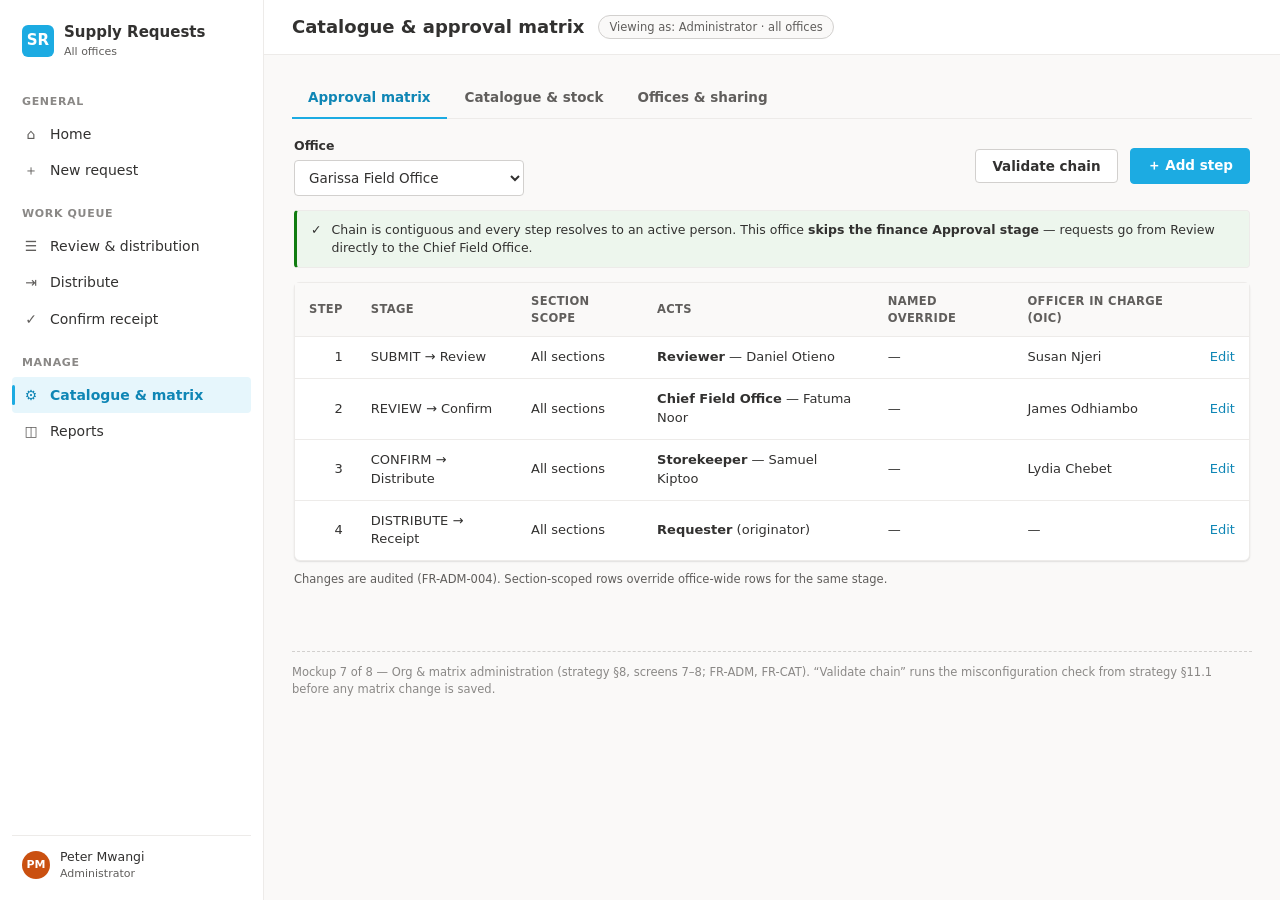
==== admin.html @ c43b2843 "init" ====
<!DOCTYPE html>
<html lang="en">
<head>
<meta charset="UTF-8">
<meta name="viewport" content="width=device-width, initial-scale=1">
<title>Catalogue &amp; matrix — Supply Requests</title>
<link rel="stylesheet" href="styles.css">
</head>
<body>
<div class="shell">

  <aside class="nav" aria-label="Main navigation">
    <div class="brand">
      <div class="brand-mark" aria-hidden="true">SR</div>
      <div class="brand-name">Supply Requests<small>All offices</small></div>
    </div>
    <div class="nav-group">
      <div class="nav-label">General</div>
      <a class="item" href="index.html"><span class="glyph">⌂</span> Home</a>
      <a class="item" href="new-request.html"><span class="glyph">＋</span> New request</a>
    </div>
    <div class="nav-group">
      <div class="nav-label">Work queue</div>
      <a class="item" href="review.html"><span class="glyph">☰</span> Review &amp; distribution</a>
      <a class="item" href="distribute.html"><span class="glyph">⇥</span> Distribute</a>
      <a class="item" href="receipt.html"><span class="glyph">✓</span> Confirm receipt</a>
    </div>
    <div class="nav-group">
      <div class="nav-label">Manage</div>
      <a class="item" href="admin.html" aria-current="page"><span class="glyph">⚙</span> Catalogue &amp; matrix</a>
      <a class="item" href="reports.html"><span class="glyph">◫</span> Reports</a>
    </div>
    <div class="nav-user">
      <div class="avatar alt3" aria-hidden="true">PM</div>
      <div class="who">Peter Mwangi<small>Administrator</small></div>
    </div>
  </aside>

  <main class="main">
    <div class="topbar">
      <h1>Catalogue &amp; approval matrix</h1>
      <span class="persona">Viewing as: Administrator · all offices</span>
      <span class="spacer"></span>
    </div>

    <div class="content">

      <div class="tabs" style="margin-top:0">
        <input type="radio" name="tabs" id="tab-1" checked>
        <input type="radio" name="tabs" id="tab-2">
        <input type="radio" name="tabs" id="tab-3">
        <div class="tab-list" role="tablist">
          <label for="tab-1">Approval matrix</label>
          <label for="tab-2">Catalogue &amp; stock</label>
          <label for="tab-3">Offices &amp; sharing</label>
        </div>

        <!-- Approval matrix -->
        <div class="tab-panel panel-1">
          <div style="display:flex;gap:12px;align-items:center;margin-bottom:14px;flex-wrap:wrap">
            <div class="field" style="margin:0;min-width:230px">
              <label for="mx-office">Office</label>
              <select id="mx-office" class="select">
                <option>Garissa Field Office</option>
                <option>Nairobi Country Office</option>
                <option>Kisumu Field Office</option>
              </select>
            </div>
            <span class="spacer" style="flex:1"></span>
            <button class="btn">Validate chain</button>
            <button class="btn btn-primary">＋ Add step</button>
          </div>

          <div class="callout good">
            <span aria-hidden="true">✓</span>
            <span>Chain is contiguous and every step resolves to an active person. This office <strong>skips the finance
            Approval stage</strong> — requests go from Review directly to the Chief Field Office.</span>
          </div>

          <section class="card">
            <div class="card-body flush" style="overflow-x:auto">
              <table class="table">
                <thead>
                  <tr>
                    <th>Step</th><th>Stage</th><th>Section scope</th><th>Acts</th>
                    <th>Named override</th><th>Officer in charge (OIC)</th><th></th>
                  </tr>
                </thead>
                <tbody>
                  <tr>
                    <td class="num">1</td><td>SUBMIT → Review</td><td>All sections</td>
                    <td><strong>Reviewer</strong> — Daniel Otieno</td><td>—</td><td>Susan Njeri</td>
                    <td><a href="#">Edit</a></td>
                  </tr>
                  <tr>
                    <td class="num">2</td><td>REVIEW → Confirm</td><td>All sections</td>
                    <td><strong>Chief Field Office</strong> — Fatuma Noor</td><td>—</td><td>James Odhiambo</td>
                    <td><a href="#">Edit</a></td>
                  </tr>
                  <tr>
                    <td class="num">3</td><td>CONFIRM → Distribute</td><td>All sections</td>
                    <td><strong>Storekeeper</strong> — Samuel Kiptoo</td><td>—</td><td>Lydia Chebet</td>
                    <td><a href="#">Edit</a></td>
                  </tr>
                  <tr>
                    <td class="num">4</td><td>DISTRIBUTE → Receipt</td><td>All sections</td>
                    <td><strong>Requester</strong> (originator)</td><td>—</td><td>—</td>
                    <td><a href="#">Edit</a></td>
                  </tr>
                </tbody>
              </table>
            </div>
          </section>
          <p style="font-size:11.5px;color:var(--ink-2);margin-top:10px">
            Changes are audited (FR-ADM-004). Section-scoped rows override office-wide rows for the same stage.
          </p>
        </div>

        <!-- Catalogue -->
        <div class="tab-panel panel-2">
          <div style="display:flex;gap:12px;align-items:center;margin-bottom:14px;flex-wrap:wrap">
            <div class="field" style="margin:0;min-width:230px">
              <label for="cat-office">Office</label>
              <select id="cat-office" class="select"><option>Garissa Field Office</option></select>
            </div>
            <span class="spacer" style="flex:1"></span>
            <button class="btn">Adjust stock</button>
            <button class="btn btn-primary">＋ Add catalogue item</button>
          </div>

          <section class="card">
            <div class="card-body flush" style="overflow-x:auto">
              <table class="table">
                <thead>
                  <tr>
                    <th>Item</th><th class="num">In stock</th><th class="num">Low-stock threshold</th>
                    <th>Status</th><th>Added by</th><th></th>
                  </tr>
                </thead>
                <tbody>
                  <tr>
                    <td>A4 photocopy paper (ream)</td><td class="num">64</td><td class="num">25</td>
                    <td><span class="badge b-received"><span class="i">✓</span> Active</span></td>
                    <td>Peter Mwangi</td><td><a href="#">Edit</a></td>
                  </tr>
                  <tr>
                    <td>Whiteboard markers (box of 10)</td><td class="num">2</td><td class="num">5</td>
                    <td><span class="badge b-returned"><span class="i">⚠</span> Low stock</span></td>
                    <td>Peter Mwangi</td><td><a href="#">Edit</a></td>
                  </tr>
                  <tr>
                    <td>Archive boxes (pack of 5)</td><td class="num">0</td><td class="num">4</td>
                    <td><span class="badge b-rejected"><span class="i">✕</span> Out of stock</span></td>
                    <td>Samuel Kiptoo</td><td><a href="#">Edit</a></td>
                  </tr>
                  <tr>
                    <td>Fax toner, Canon L100</td><td class="num">3</td><td class="num">—</td>
                    <td><span class="badge b-closed"><span class="i">■</span> Discontinued</span></td>
                    <td>Peter Mwangi</td><td><a href="#">Edit</a></td>
                  </tr>
                </tbody>
              </table>
            </div>
          </section>
          <p style="font-size:11.5px;color:var(--ink-2);margin-top:10px">
            Stock figures change only through distributions and adjustments — every movement lands in the append-only
            stock ledger with a running balance (FR-STOCK-002/003).
          </p>
        </div>

        <!-- Offices & sharing -->
        <div class="tab-panel panel-3">
          <div class="grid-2">
            <section class="card">
              <div class="card-head"><h2>Offices</h2><span class="count">3</span></div>
              <div class="card-body flush">
                <table class="table">
                  <thead><tr><th>Office</th><th>Code</th><th>Type</th></tr></thead>
                  <tbody>
                    <tr><td>Nairobi Country Office</td><td class="ref">NCO</td><td>Headquarters</td></tr>
                    <tr><td>Garissa Field Office</td><td class="ref">GFO</td><td>Field office</td></tr>
                    <tr><td>Kisumu Field Office</td><td class="ref">KFO</td><td>Field office</td></tr>
                  </tbody>
                </table>
              </div>
            </section>
            <section class="card">
              <div class="card-head"><h2>Supply sharing</h2></div>
              <div class="card-body">
                <p style="margin:0 0 12px;font-size:12.5px;color:var(--ink-2)">
                  When a secondary office lacks stock, requests can be fulfilled from the primary office (FR-SHARE).
                </p>
                <table class="table">
                  <thead><tr><th>Primary (lends)</th><th>Secondary (borrows)</th></tr></thead>
                  <tbody>
                    <tr><td>Nairobi Country Office</td><td>Garissa Field Office</td></tr>
                    <tr><td>Nairobi Country Office</td><td>Kisumu Field Office</td></tr>
                  </tbody>
                </table>
                <button class="btn btn-sm" style="margin-top:12px">＋ Add sharing link</button>
              </div>
            </section>
          </div>
        </div>
      </div>

      <p class="mock-note">
        Mockup 7 of 8 — Org &amp; matrix administration (strategy §8, screens 7–8; FR-ADM, FR-CAT).
        “Validate chain” runs the misconfiguration check from strategy §11.1 before any matrix change is saved.
      </p>
    </div>
  </main>
</div>
</body>
</html>
---- styles.css ----
/* ============================================================
   Office Supply Request & Approval Workflow — UI mockups
   Design language: Microsoft Fluent 2 (FR-UI-001)
   Brand accent: UNICEF cyan
   ============================================================ */

:root {
  /* Brand + Fluent neutrals */
  --brand: #1CABE2;          /* UNICEF cyan */
  --brand-dark: #0F86B5;
  --brand-tint: #E6F6FC;
  --canvas: #FAF9F8;
  --surface: #FFFFFF;
  --ink: #323130;
  --ink-2: #605E5C;
  --ink-3: #8A8886;
  --line: #EDEBE9;
  --line-strong: #D2D0CE;
  --focus: #1CABE2;

  /* Status colours (always paired with icon + label — FR-UI-003) */
  --st-draft: #605E5C;       --st-draft-bg: #F3F2F1;
  --st-submitted: #0078D4;   --st-submitted-bg: #EFF6FC;
  --st-reviewed: #8764B8;    --st-reviewed-bg: #F5F0FA;
  --st-partial: #CA5010;     --st-partial-bg: #FCF1EA;
  --st-delivered: #038387;   --st-delivered-bg: #E9F5F5;
  --st-received: #107C10;    --st-received-bg: #EDF6ED;
  --st-closed: #323130;      --st-closed-bg: #F3F2F1;
  --st-returned: #986F0B;    --st-returned-bg: #FBF6E9;
  --st-rejected: #A4262C;    --st-rejected-bg: #FAEEEF;

  --shadow-2: 0 1px 2px rgba(0,0,0,.08), 0 0.5px 1px rgba(0,0,0,.06);
  --shadow-8: 0 4px 14px rgba(0,0,0,.10);
  --radius: 4px;

  --font: "Segoe UI Variable Text", "Segoe UI", -apple-system, system-ui, sans-serif;
  --mono: "Cascadia Code", Consolas, "Courier New", monospace;
}

* { box-sizing: border-box; }
html, body { margin: 0; }
body {
  font-family: var(--font);
  font-size: 14px;
  line-height: 1.45;
  color: var(--ink);
  background: var(--canvas);
}
a { color: var(--brand-dark); text-decoration: none; }
a:hover { text-decoration: underline; }

:focus-visible { outline: 2px solid var(--focus); outline-offset: 2px; border-radius: 2px; }

@media (prefers-reduced-motion: reduce) {
  *, *::before, *::after { animation: none !important; transition: none !important; }
}

/* ---------- App shell ---------- */
.shell { display: grid; grid-template-columns: 264px 1fr; min-height: 100vh; }

.nav {
  background: var(--surface);
  border-right: 1px solid var(--line);
  padding: 16px 12px;
  display: flex; flex-direction: column; gap: 4px;
  position: sticky; top: 0; height: 100vh;
}
.brand {
  display: flex; align-items: center; gap: 10px;
  padding: 6px 10px 16px;
}
.brand-mark {
  width: 32px; height: 32px; border-radius: 6px; flex: none;
  background: var(--brand);
  color: #fff; font-weight: 700; font-size: 15px;
  display: grid; place-items: center;
}
.brand-name { font-weight: 600; font-size: 15px; }
.brand-name small { display: block; font-weight: 400; font-size: 11px; color: var(--ink-2); }

.nav-group { margin-top: 14px; }
.nav-label {
  font-size: 11px; font-weight: 600; letter-spacing: .06em; text-transform: uppercase;
  color: var(--ink-3); padding: 0 10px 6px;
}
.nav a.item {
  display: flex; align-items: center; gap: 10px;
  padding: 8px 10px; border-radius: var(--radius);
  color: var(--ink); font-weight: 400;
}
.nav a.item:hover { background: var(--canvas); text-decoration: none; }
.nav a.item[aria-current="page"] {
  background: var(--brand-tint); color: var(--brand-dark); font-weight: 600;
  position: relative;
}
.nav a.item[aria-current="page"]::before {
  content: ""; position: absolute; left: 0; top: 8px; bottom: 8px;
  width: 3px; border-radius: 2px; background: var(--brand);
}
.nav .glyph { width: 18px; text-align: center; flex: none; color: var(--ink-2); }
.nav a.item[aria-current="page"] .glyph { color: var(--brand-dark); }

.nav-user {
  margin-top: auto; display: flex; gap: 10px; align-items: center;
  border-top: 1px solid var(--line); padding: 12px 10px 2px;
}
.nav-user .who { font-size: 12.5px; }
.nav-user .who small { display: block; color: var(--ink-2); font-size: 11px; }

/* ---------- Top bar ---------- */
.main { min-width: 0; }
.topbar {
  display: flex; align-items: center; gap: 14px;
  padding: 14px 28px; background: var(--surface);
  border-bottom: 1px solid var(--line);
  position: sticky; top: 0; z-index: 5;
}
.topbar h1 { font-size: 18px; font-weight: 600; margin: 0; }
.persona {
  font-size: 11.5px; color: var(--ink-2);
  border: 1px solid var(--line-strong); border-radius: 999px;
  padding: 3px 10px; background: var(--canvas);
}
.topbar .spacer { flex: 1; }

.content { padding: 24px 28px 56px; max-width: 1180px; }

/* ---------- Buttons ---------- */
.btn {
  display: inline-flex; align-items: center; gap: 7px;
  font: 600 13.5px var(--font);
  border-radius: var(--radius); padding: 8px 16px;
  border: 1px solid var(--line-strong); background: var(--surface); color: var(--ink);
  cursor: pointer;
}
.btn:hover { background: var(--canvas); }
.btn-primary { background: var(--brand); border-color: var(--brand); color: #fff; }
.btn-primary:hover { background: var(--brand-dark); border-color: var(--brand-dark); }
.btn-danger-quiet { color: var(--st-rejected); }
.btn-sm { padding: 5px 11px; font-size: 12.5px; }

/* ---------- Cards, panels ---------- */
.card {
  background: var(--surface); border: 1px solid var(--line);
  border-radius: 6px; box-shadow: var(--shadow-2);
}
.card-head {
  display: flex; align-items: center; gap: 10px;
  padding: 14px 18px; border-bottom: 1px solid var(--line);
}
.card-head h2 { font-size: 14.5px; font-weight: 600; margin: 0; }
.card-head .count {
  font-size: 11.5px; font-weight: 600; color: var(--brand-dark);
  background: var(--brand-tint); border-radius: 999px; padding: 2px 9px;
}
.card-body { padding: 18px; }
.card-body.flush { padding: 0; }

.grid-2 { display: grid; grid-template-columns: 1fr 1fr; gap: 20px; }
.grid-3 { display: grid; grid-template-columns: repeat(3, 1fr); gap: 16px; }

/* ---------- Status badges (colour + icon + label) ---------- */
.badge {
  display: inline-flex; align-items: center; gap: 6px;
  font-size: 12px; font-weight: 600;
  border-radius: 999px; padding: 3px 11px 3px 8px;
  white-space: nowrap;
}
.badge .i { font-size: 11px; line-height: 1; }
.b-draft     { color: var(--st-draft);     background: var(--st-draft-bg); }
.b-submitted { color: var(--st-submitted); background: var(--st-submitted-bg); }
.b-reviewed  { color: var(--st-reviewed);  background: var(--st-reviewed-bg); }
.b-partial   { color: var(--st-partial);   background: var(--st-partial-bg); }
.b-delivered { color: var(--st-delivered); background: var(--st-delivered-bg); }
.b-received  { color: var(--st-received);  background: var(--st-received-bg); }
.b-closed    { color: var(--st-closed);    background: var(--st-closed-bg); }
.b-returned  { color: var(--st-returned);  background: var(--st-returned-bg); }
.b-rejected  { color: var(--st-rejected);  background: var(--st-rejected-bg); }

.ref { font-family: var(--mono); font-size: 12.5px; color: var(--ink); letter-spacing: .01em; }

/* ---------- People chips ---------- */
.avatar {
  width: 28px; height: 28px; border-radius: 50%; flex: none;
  display: grid; place-items: center;
  font-size: 11px; font-weight: 700; color: #fff;
  background: var(--brand-dark);
}
.avatar.alt { background: #8764B8; }
.avatar.alt2 { background: #038387; }
.avatar.alt3 { background: #CA5010; }
.chip {
  display: inline-flex; align-items: center; gap: 9px;
  border: 1px solid var(--line); border-radius: 999px;
  background: var(--surface); padding: 4px 14px 4px 5px;
}
.chip .who { font-size: 12.5px; font-weight: 600; }
.chip .who small { display: block; font-weight: 400; font-size: 11px; color: var(--ink-2); }
.chip .held {
  font-size: 11px; font-weight: 600; color: var(--st-partial);
  border-left: 1px solid var(--line); padding-left: 10px; margin-left: 2px;
}

/* ---------- Tables ---------- */
.table { width: 100%; border-collapse: collapse; font-size: 13px; }
.table th {
  text-align: left; font-size: 11.5px; font-weight: 600; color: var(--ink-2);
  letter-spacing: .03em; text-transform: uppercase;
  padding: 10px 14px; border-bottom: 1px solid var(--line);
  background: var(--canvas);
}
.table td { padding: 11px 14px; border-bottom: 1px solid var(--line); vertical-align: middle; }
.table tr:last-child td { border-bottom: 0; }
.table tr.row-link:hover td { background: var(--brand-tint); cursor: pointer; }
.table .num { text-align: right; font-variant-numeric: tabular-nums; }
.table th.num { text-align: right; }

/* ---------- Forms ---------- */
.field { display: flex; flex-direction: column; gap: 5px; margin-bottom: 16px; }
.field label { font-size: 12.5px; font-weight: 600; }
.field .hint { font-size: 11.5px; color: var(--ink-2); font-weight: 400; }
.input, .select, textarea.input {
  font: 400 13.5px var(--font); color: var(--ink);
  border: 1px solid var(--line-strong); border-radius: var(--radius);
  padding: 8px 10px; background: var(--surface); width: 100%;
}
.input:focus, .select:focus, textarea.input:focus {
  outline: none; border-color: var(--brand); box-shadow: 0 0 0 1px var(--brand);
}
.qty { width: 84px; text-align: right; }
.req { color: var(--st-rejected); }

/* ---------- Journey rail (signature element) ---------- */
.journey { display: flex; align-items: flex-start; padding: 22px 6px 8px; }
.leg { flex: 1; display: flex; flex-direction: column; align-items: center; position: relative; min-width: 0; }
.leg::before, .leg::after {
  content: ""; position: absolute; top: 13px; height: 2px; width: 50%;
  background: var(--line-strong);
}
.leg::before { left: 0; }
.leg::after { right: 0; }
.leg:first-child::before, .leg:last-child::after { display: none; }
.leg.done::before, .leg.done::after,
.leg.now::before { background: var(--brand); }

.leg .dot {
  width: 28px; height: 28px; border-radius: 50%; z-index: 1;
  display: grid; place-items: center;
  font-size: 13px; font-weight: 700;
  background: var(--surface); border: 2px solid var(--line-strong); color: var(--ink-3);
}
.leg.done .dot { background: var(--brand); border-color: var(--brand); color: #fff; }
.leg.now .dot { border-color: var(--brand); color: var(--brand-dark); box-shadow: 0 0 0 5px var(--brand-tint); }
.leg .lbl { margin-top: 9px; font-size: 12px; font-weight: 600; text-align: center; }
.leg .sub { font-size: 11px; color: var(--ink-2); text-align: center; }
.leg.todo .lbl { color: var(--ink-3); font-weight: 400; }

/* Skipped stage — per-office configurable Approver (§5.1) */
.leg.skip::before, .leg.skip::after {
  background: none;
  border-top: 2px dashed var(--line-strong);
  height: 0;
}
.leg.skip .dot { border-style: dashed; background: var(--canvas); }
.leg.skip .lbl { color: var(--ink-3); font-weight: 400; text-decoration: line-through; }
.leg.skip .sub { font-style: italic; }

/* ---------- CSS-only tabs ---------- */
.tabs { margin-top: 22px; }
.tabs > input { position: absolute; opacity: 0; pointer-events: none; }
.tab-list { display: flex; gap: 2px; border-bottom: 1px solid var(--line); }
.tab-list label {
  font-size: 13.5px; font-weight: 600; color: var(--ink-2);
  padding: 9px 16px; cursor: pointer; border-radius: 4px 4px 0 0;
  border-bottom: 2px solid transparent; margin-bottom: -1px;
}
.tab-list label:hover { background: var(--canvas); color: var(--ink); }
.tab-panel { display: none; padding: 18px 2px; }
#tab-1:checked ~ .tab-list label[for="tab-1"],
#tab-2:checked ~ .tab-list label[for="tab-2"],
#tab-3:checked ~ .tab-list label[for="tab-3"] {
  color: var(--brand-dark); border-bottom-color: var(--brand);
}
#tab-1:checked ~ .panel-1, #tab-2:checked ~ .panel-2, #tab-3:checked ~ .panel-3 { display: block; }
#tab-1:focus-visible ~ .tab-list label[for="tab-1"],
#tab-2:focus-visible ~ .tab-list label[for="tab-2"],
#tab-3:focus-visible ~ .tab-list label[for="tab-3"] { outline: 2px solid var(--focus); outline-offset: -2px; }

/* ---------- Timeline ---------- */
.timeline { list-style: none; margin: 0; padding: 4px 0 0; }
.timeline li { display: flex; gap: 14px; position: relative; padding-bottom: 22px; }
.timeline li::before {
  content: ""; position: absolute; left: 13px; top: 30px; bottom: 2px;
  width: 2px; background: var(--line);
}
.timeline li:last-child::before { display: none; }
.t-dot {
  width: 28px; height: 28px; border-radius: 50%; flex: none; z-index: 1;
  display: grid; place-items: center; font-size: 12px;
  background: var(--brand-tint); color: var(--brand-dark); border: 1px solid var(--line);
}
.t-body .t-title { font-weight: 600; font-size: 13px; }
.t-body .t-meta { font-size: 11.5px; color: var(--ink-2); margin-top: 1px; }
.t-body .t-note {
  margin-top: 7px; font-size: 12.5px; color: var(--ink);
  background: var(--canvas); border: 1px solid var(--line);
  border-radius: var(--radius); padding: 8px 12px; max-width: 560px;
}

/* ---------- Dashboard tiles ---------- */
.tile { padding: 16px 18px; display: flex; flex-direction: column; gap: 4px; }
.tile .t-num { font-size: 26px; font-weight: 700; line-height: 1.1; }
.tile .t-cap { font-size: 12.5px; color: var(--ink-2); }
.tile .t-flag { font-size: 11.5px; font-weight: 600; }

/* ---------- Callouts ---------- */
.callout {
  display: flex; gap: 10px; align-items: flex-start;
  border: 1px solid var(--line); border-left: 3px solid var(--brand);
  background: var(--brand-tint); border-radius: var(--radius);
  padding: 10px 14px; font-size: 12.5px; margin: 14px 0;
}
.callout.warn { border-left-color: var(--st-partial); background: var(--st-partial-bg); }
.callout.good { border-left-color: var(--st-received); background: var(--st-received-bg); }

.stock-ok  { color: var(--st-received); font-weight: 600; font-size: 12px; }
.stock-low { color: var(--st-partial);  font-weight: 600; font-size: 12px; }
.stock-out { color: var(--st-rejected); font-weight: 600; font-size: 12px; }
.stock-lend { color: var(--st-reviewed); font-weight: 600; font-size: 12px; }

/* ---------- Page footer note ---------- */
.mock-note {
  margin-top: 34px; font-size: 11.5px; color: var(--ink-3);
  border-top: 1px dashed var(--line-strong); padding-top: 12px;
}
.mock-note .k { font-family: var(--mono); }

/* ---------- Responsive ---------- */
@media (max-width: 900px) {
  .shell { grid-template-columns: 1fr; }
  .nav {
    position: static; height: auto; flex-direction: row; flex-wrap: wrap;
    align-items: center; border-right: 0; border-bottom: 1px solid var(--line);
  }
  .nav-group { margin-top: 0; display: flex; }
  .nav-label { display: none; }
  .nav-user { margin: 0 0 0 auto; border-top: 0; padding: 0 6px; }
  .grid-2, .grid-3 { grid-template-columns: 1fr; }
  .content { padding: 18px 14px 48px; }
  .topbar { padding: 12px 14px; flex-wrap: wrap; }
  .journey { flex-wrap: wrap; row-gap: 18px; }
  .leg { flex: 1 1 30%; }
}
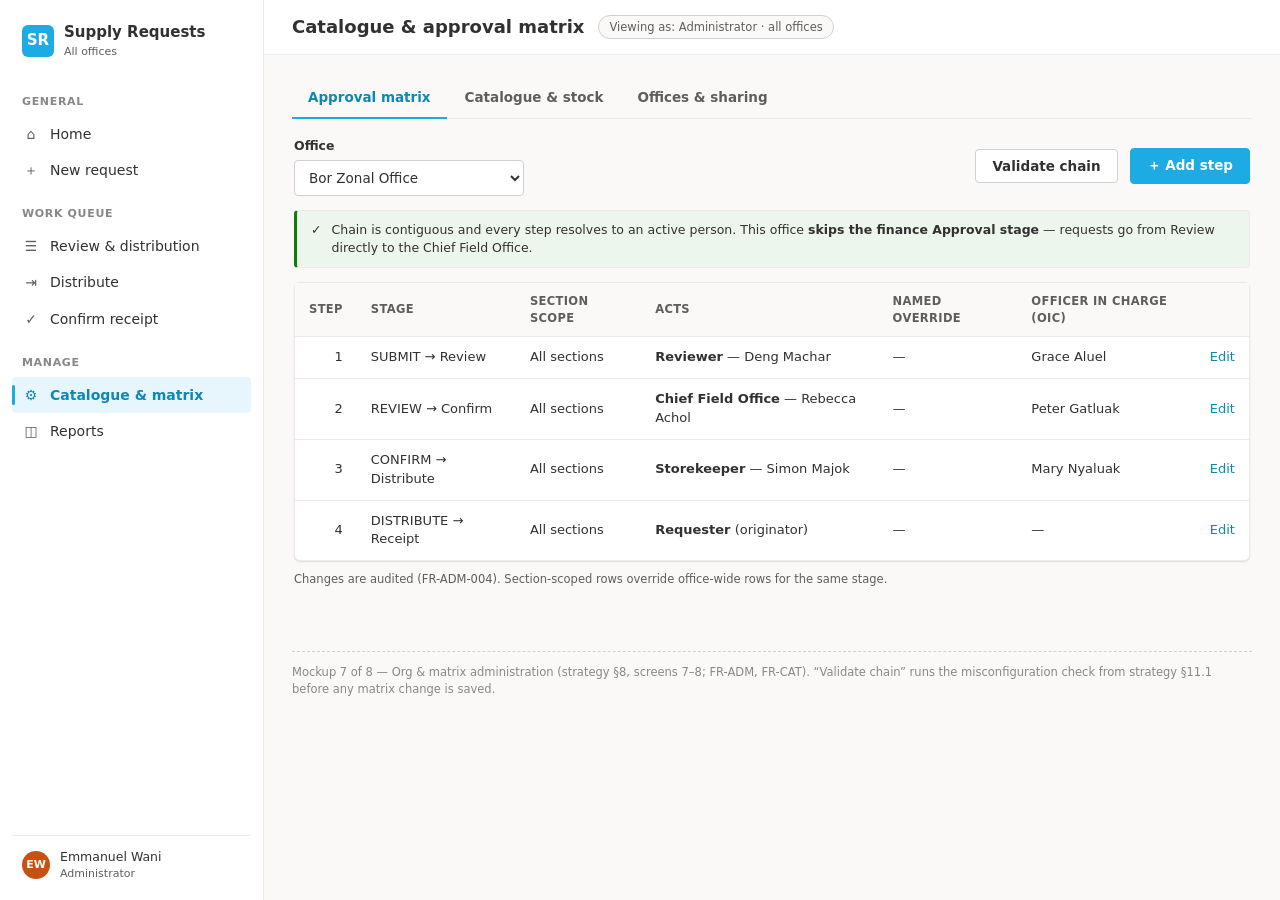
==== commit 982c00d9: "Relocate South Sudan office model Updated the mock UI, schema, and seed data from the Kenya/Garissa " ====
--- a/admin.html
+++ b/admin.html
@@ -31,8 +31,8 @@
       <a class="item" href="reports.html"><span class="glyph">◫</span> Reports</a>
     </div>
     <div class="nav-user">
-      <div class="avatar alt3" aria-hidden="true">PM</div>
-      <div class="who">Peter Mwangi<small>Administrator</small></div>
+      <div class="avatar alt3" aria-hidden="true">EW</div>
+      <div class="who">Emmanuel Wani<small>Administrator</small></div>
     </div>
   </aside>
 
@@ -61,9 +61,11 @@
             <div class="field" style="margin:0;min-width:230px">
               <label for="mx-office">Office</label>
               <select id="mx-office" class="select">
-                <option>Garissa Field Office</option>
-                <option>Nairobi Country Office</option>
-                <option>Kisumu Field Office</option>
+                <option>Bor Zonal Office</option>
+                <option>Juba Country Office</option>
+                <option>Malakal Zonal Office</option>
+                <option>Bentiu Zonal Office</option>
+                <option>Wau Zonal Office</option>
               </select>
             </div>
             <span class="spacer" style="flex:1"></span>
@@ -89,17 +91,17 @@
                 <tbody>
                   <tr>
                     <td class="num">1</td><td>SUBMIT → Review</td><td>All sections</td>
-                    <td><strong>Reviewer</strong> — Daniel Otieno</td><td>—</td><td>Susan Njeri</td>
+                    <td><strong>Reviewer</strong> — Deng Machar</td><td>—</td><td>Grace Aluel</td>
                     <td><a href="#">Edit</a></td>
                   </tr>
                   <tr>
                     <td class="num">2</td><td>REVIEW → Confirm</td><td>All sections</td>
-                    <td><strong>Chief Field Office</strong> — Fatuma Noor</td><td>—</td><td>James Odhiambo</td>
+                    <td><strong>Chief Field Office</strong> — Rebecca Achol</td><td>—</td><td>Peter Gatluak</td>
                     <td><a href="#">Edit</a></td>
                   </tr>
                   <tr>
                     <td class="num">3</td><td>CONFIRM → Distribute</td><td>All sections</td>
-                    <td><strong>Storekeeper</strong> — Samuel Kiptoo</td><td>—</td><td>Lydia Chebet</td>
+                    <td><strong>Storekeeper</strong> — Simon Majok</td><td>—</td><td>Mary Nyaluak</td>
                     <td><a href="#">Edit</a></td>
                   </tr>
                   <tr>
@@ -121,7 +123,7 @@
           <div style="display:flex;gap:12px;align-items:center;margin-bottom:14px;flex-wrap:wrap">
             <div class="field" style="margin:0;min-width:230px">
               <label for="cat-office">Office</label>
-              <select id="cat-office" class="select"><option>Garissa Field Office</option></select>
+              <select id="cat-office" class="select"><option>Bor Zonal Office</option></select>
             </div>
             <span class="spacer" style="flex:1"></span>
             <button class="btn">Adjust stock</button>
@@ -141,22 +143,22 @@
                   <tr>
                     <td>A4 photocopy paper (ream)</td><td class="num">64</td><td class="num">25</td>
                     <td><span class="badge b-received"><span class="i">✓</span> Active</span></td>
-                    <td>Peter Mwangi</td><td><a href="#">Edit</a></td>
+                    <td>Emmanuel Wani</td><td><a href="#">Edit</a></td>
                   </tr>
                   <tr>
                     <td>Whiteboard markers (box of 10)</td><td class="num">2</td><td class="num">5</td>
                     <td><span class="badge b-returned"><span class="i">⚠</span> Low stock</span></td>
-                    <td>Peter Mwangi</td><td><a href="#">Edit</a></td>
+                    <td>Emmanuel Wani</td><td><a href="#">Edit</a></td>
                   </tr>
                   <tr>
                     <td>Archive boxes (pack of 5)</td><td class="num">0</td><td class="num">4</td>
                     <td><span class="badge b-rejected"><span class="i">✕</span> Out of stock</span></td>
-                    <td>Samuel Kiptoo</td><td><a href="#">Edit</a></td>
+                    <td>Simon Majok</td><td><a href="#">Edit</a></td>
                   </tr>
                   <tr>
                     <td>Fax toner, Canon L100</td><td class="num">3</td><td class="num">—</td>
                     <td><span class="badge b-closed"><span class="i">■</span> Discontinued</span></td>
-                    <td>Peter Mwangi</td><td><a href="#">Edit</a></td>
+                    <td>Emmanuel Wani</td><td><a href="#">Edit</a></td>
                   </tr>
                 </tbody>
               </table>
@@ -172,14 +174,16 @@
         <div class="tab-panel panel-3">
           <div class="grid-2">
             <section class="card">
-              <div class="card-head"><h2>Offices</h2><span class="count">3</span></div>
+              <div class="card-head"><h2>Offices</h2><span class="count">5</span></div>
               <div class="card-body flush">
                 <table class="table">
                   <thead><tr><th>Office</th><th>Code</th><th>Type</th></tr></thead>
                   <tbody>
-                    <tr><td>Nairobi Country Office</td><td class="ref">NCO</td><td>Headquarters</td></tr>
-                    <tr><td>Garissa Field Office</td><td class="ref">GFO</td><td>Field office</td></tr>
-                    <tr><td>Kisumu Field Office</td><td class="ref">KFO</td><td>Field office</td></tr>
+                    <tr><td>Juba Country Office</td><td class="ref">JCO</td><td>Headquarters</td></tr>
+                    <tr><td>Bor Zonal Office</td><td class="ref">BOR</td><td>Zonal office</td></tr>
+                    <tr><td>Malakal Zonal Office</td><td class="ref">MAL</td><td>Zonal office</td></tr>
+                    <tr><td>Bentiu Zonal Office</td><td class="ref">BEN</td><td>Zonal office</td></tr>
+                    <tr><td>Wau Zonal Office</td><td class="ref">WAU</td><td>Zonal office</td></tr>
                   </tbody>
                 </table>
               </div>
@@ -193,8 +197,10 @@
                 <table class="table">
                   <thead><tr><th>Primary (lends)</th><th>Secondary (borrows)</th></tr></thead>
                   <tbody>
-                    <tr><td>Nairobi Country Office</td><td>Garissa Field Office</td></tr>
-                    <tr><td>Nairobi Country Office</td><td>Kisumu Field Office</td></tr>
+                    <tr><td>Juba Country Office</td><td>Bor Zonal Office</td></tr>
+                    <tr><td>Juba Country Office</td><td>Malakal Zonal Office</td></tr>
+                    <tr><td>Juba Country Office</td><td>Bentiu Zonal Office</td></tr>
+                    <tr><td>Juba Country Office</td><td>Wau Zonal Office</td></tr>
                   </tbody>
                 </table>
                 <button class="btn btn-sm" style="margin-top:12px">＋ Add sharing link</button>
